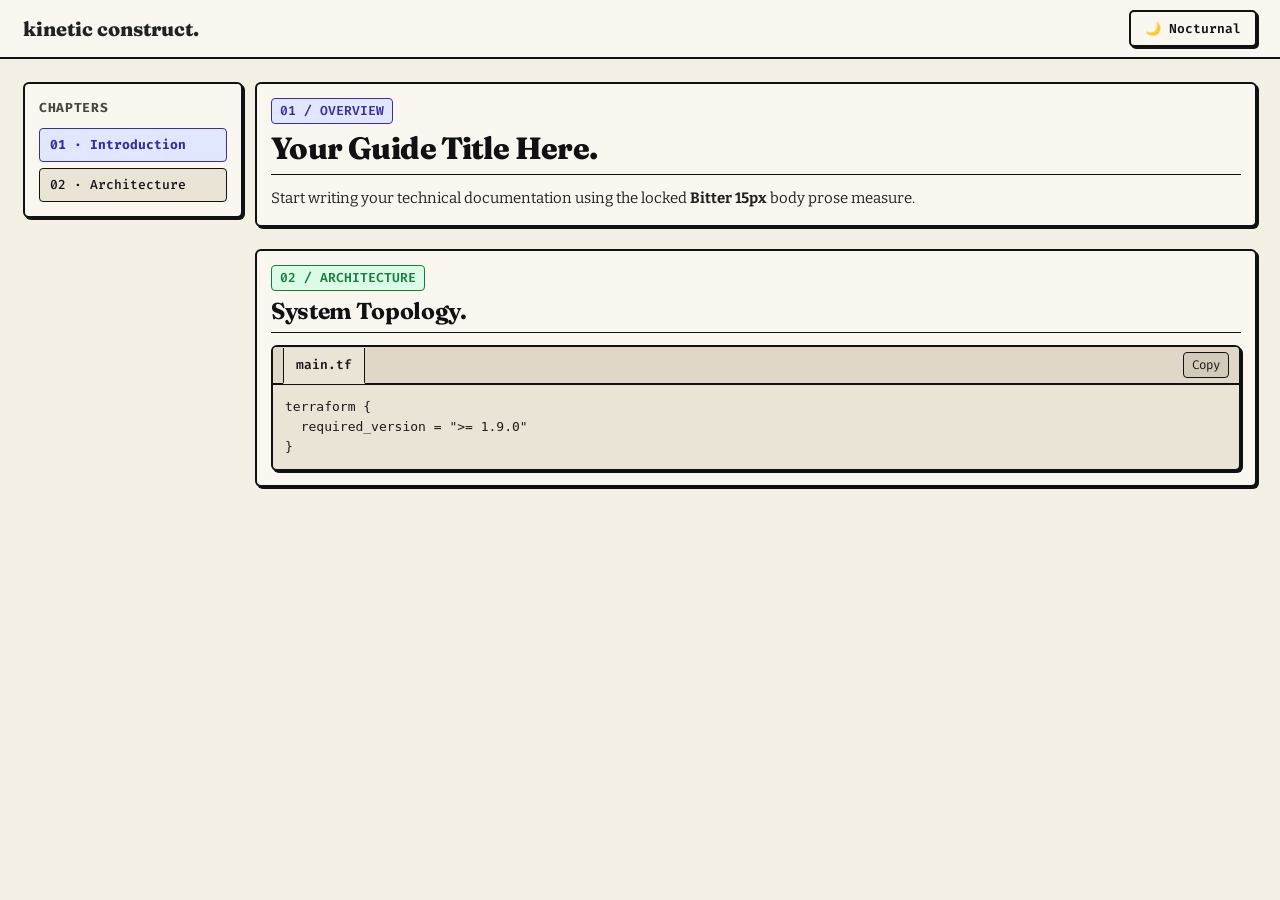
==== starter/index.html @ 73d54172 "Assemble Kinetic Construct v1.2.3 living design system" ====
<!DOCTYPE html>
<html lang="en">
<head>
  <meta charset="UTF-8" />
  <meta name="viewport" content="width=device-width, initial-scale=1.0" />
  <title>New Technical Guide — Kinetic Construct Starter</title>
  <link rel="stylesheet" href="../css/kinetic-serif.css" />
</head>
<body>

  <!-- Minimal Header -->
  <header style="position: sticky; top: 0; z-index: 100; background: var(--bg-surface); border-bottom: var(--border-thick); padding: 10px var(--outer-gutter);">
    <div style="max-width: var(--container-max); margin: 0 auto; display: flex; justify-content: space-between; align-items: center;">
      <span style="font-family: var(--font-display); font-size: 1.25rem; font-weight: 800;">kinetic construct<span>.</span></span>
      <button type="button" id="themeToggleBtn" class="btn-tactile" onclick="toggleTheme()" style="font-size: 0.8125rem; min-height: 34px;">🌙 Nocturnal</button>
    </div>
  </header>

  <div class="app-shell">
    <div class="layout-grid">

      <!-- 220px Left Rail -->
      <aside class="sidebar-rail">
        <span class="rail-tag">Chapters</span>
        <a href="#intro" class="rail-link active">01 · Introduction</a>
        <a href="#system" class="rail-link">02 · Architecture</a>
      </aside>

      <!-- Content Stage -->
      <main class="main-stage">
        <section id="intro" class="content-card">
          <div class="card-head">
            <span class="eyebrow-pill module">01 / OVERVIEW</span>
            <h1>Your Guide Title Here.</h1>
          </div>
          <p>
            Start writing your technical documentation using the locked <strong>Bitter 15px</strong> body prose measure.
          </p>
        </section>

        <section id="system" class="content-card">
          <div class="card-head">
            <span class="eyebrow-pill root">02 / ARCHITECTURE</span>
            <h2>System Topology.</h2>
          </div>
          <div class="code-wrapper">
            <div class="code-header-bar">
              <div class="file-tab"><span>main.tf</span></div>
              <button type="button" class="copy-button" onclick="copySnippet(this)">Copy</button>
            </div>
            <div class="code-body">
              <pre class="code-lines-col"><code>terraform {
  required_version = ">= 1.9.0"
}</code></pre>
            </div>
          </div>
        </section>
      </main>

    </div>
  </div>

  <script src="../js/kinetic-serif.js"></script>
</body>
</html>
---- css/kinetic-serif.css ----
/* ==========================================================================
   KINETIC CONSTRUCT (kinetic-serif v1.2.3)
   Core Design System Tokens, Typography Floors & Component Primitives
   ========================================================================== */

@import url('https://fonts.googleapis.com/css2?family=Bitter:ital,wght@0,400;0,500;0,600;1,400&family=Fira+Code:wght@400;500;600&family=Fraunces:ital,opsz,wght@0,9..144,700..800;1,9..144,700&display=swap');

:root {
  /* Glare-Free Paper Surfaces & Ink (Warm Alabaster Default) */
  --bg-canvas: #F4F0E6;
  --bg-surface: #FAF7F0;
  --bg-well: #EAE4D7;
  --ink-primary: #111111;
  --ink-prose: #222222;
  --ink-muted: #4A4740;

  /* Botanical Field 3-Role Architecture Accents */
  --accent-module: #3730A3;
  --accent-module-bg: #E0E7FF;
  --accent-root: #15803D;
  --accent-root-bg: #DCFCE7;
  --accent-state: #9A3412;
  --accent-state-bg: #FFEDD5;

  /* Tactile Chrome & Mechanical Depth */
  --border-thick: 2px solid var(--ink-primary);
  --border-hairline: 1px solid var(--ink-primary);
  --shadow-tactile: 2px 2px 0px var(--ink-primary);
  --shadow-tactile-hover: 4px 4px 0px var(--ink-primary);
  --shadow-tactile-active: 1px 1px 0px var(--ink-primary);
  --radius-subtle: 6px;

  /* Typography Specifications (Locked v1.2.3 Contract) */
  --font-display: 'Fraunces', Georgia, serif;
  --font-prose: 'Bitter', Georgia, serif;
  --font-mono: 'Fira Code', monospace;

  /* Spatial & Density Specifications (Compact & Flush) */
  --container-max: 1520px;
  --rail-width: 220px;
  --outer-gutter: clamp(12px, 1.8vw, 24px);
  --section-gap: 22px;
  --card-pad: 14px;
  --well-pad: 12px;
  --grid-gap: 12px;

  /* Alabaster Book Well Code Block Palette */
  --code-bg: #EAE4D7;
  --code-header-bg: #DFD7C7;
  --code-text: #1C1917;
  --code-num: #8C8270;
  --syn-keyword: #15803D;
  --syn-string: #9A3412;
  --syn-type: #3730A3;
  --syn-attr: #0369A1;
  --syn-comment: #736E62;
  --syn-punct: #44403C;
}

[data-theme="dark"] {
  --bg-canvas: #0E131B;
  --bg-surface: #161F2C;
  --bg-well: #1E293B;
  --ink-primary: #F1F5F9;
  --ink-prose: #E2E8F0;
  --ink-muted: #94A3B8;

  --accent-module: #818CF8;
  --accent-module-bg: rgba(99, 102, 241, 0.18);
  --accent-root: #34D399;
  --accent-root-bg: rgba(16, 185, 129, 0.18);
  --accent-state: #FB923C;
  --accent-state-bg: rgba(249, 115, 22, 0.18);

  --code-bg: #111618;
  --code-header-bg: #171E20;
  --code-text: #E5E9E7;
  --code-num: #5B6B67;
  --syn-keyword: #6EE7B7;
  --syn-string: #FDBA74;
  --syn-type: #93C5FD;
  --syn-attr: #C4B5FD;
  --syn-comment: #6B7C77;
  --syn-punct: #9CA3AF;
}

*, *::before, *::after {
  box-sizing: border-box;
  margin: 0;
  padding: 0;
}

body {
  background-color: var(--bg-canvas);
  color: var(--ink-prose);
  font-family: var(--font-prose);
  font-size: 0.9375rem; /* 15px */
  line-height: 1.55;
  -webkit-font-smoothing: antialiased;
}

h1, h2, h3, h4 {
  font-family: var(--font-display);
  color: var(--ink-primary);
  line-height: 1.18;
}

h1 { font-size: clamp(1.75rem, 2.4vw, 2.2rem); font-weight: 800; letter-spacing: -0.02em; }
h2 { font-size: clamp(1.35rem, 1.8vw, 1.65rem); font-weight: 700; letter-spacing: -0.015em; }
h3 { font-size: 1.15rem; font-weight: 700; }

p {
  max-width: 65ch;
  color: var(--ink-prose);
}

p + p {
  margin-top: 10px;
}

.app-shell {
  max-width: var(--container-max);
  margin: 0 auto;
  padding: var(--outer-gutter);
}

.layout-grid {
  display: grid;
  grid-template-columns: var(--rail-width) minmax(0, 1fr);
  gap: var(--grid-gap);
  align-items: start;
}

.sidebar-rail {
  position: sticky;
  top: 76px;
  background: var(--bg-surface);
  border: var(--border-thick);
  border-radius: var(--radius-subtle);
  padding: var(--card-pad);
  box-shadow: var(--shadow-tactile);
  display: flex;
  flex-direction: column;
  gap: 6px;
  max-height: calc(100vh - 96px);
  overflow-y: auto;
}

.rail-tag {
  font-family: var(--font-mono);
  font-size: 0.8125rem;
  font-weight: 700;
  color: var(--ink-muted);
  text-transform: uppercase;
  letter-spacing: 0.05em;
  margin-bottom: 4px;
}

.rail-link {
  display: flex;
  align-items: center;
  gap: 8px;
  padding: 6px 10px;
  font-family: var(--font-mono);
  font-size: 0.8125rem;
  font-weight: 500;
  color: var(--ink-primary);
  background: var(--bg-well);
  border: 1px solid var(--ink-primary);
  border-radius: 4px;
  text-decoration: none;
  transition: all 0.1s ease;
}

.rail-link:hover {
  transform: translate(-1px, -1px);
  box-shadow: 1px 1px 0px var(--ink-primary);
}

.rail-link.active {
  background: var(--accent-module-bg);
  color: var(--accent-module);
  border: 1.5px solid var(--accent-module);
  font-weight: 700;
}

.main-stage {
  display: flex;
  flex-direction: column;
  gap: var(--section-gap);
  min-width: 0;
}

.content-card {
  background: var(--bg-surface);
  border: var(--border-thick);
  border-radius: var(--radius-subtle);
  padding: var(--card-pad);
  box-shadow: var(--shadow-tactile);
  display: flex;
  flex-direction: column;
  gap: 12px;
}

.card-head {
  display: flex;
  flex-direction: column;
  gap: 6px;
  padding-bottom: 8px;
  border-bottom: 1.5px solid var(--ink-primary);
}

.role-badge, .eyebrow-pill {
  display: inline-flex;
  align-items: center;
  gap: 6px;
  font-family: var(--font-mono);
  font-size: 0.8125rem;
  font-weight: 600;
  padding: 2px 8px;
  border-radius: 4px;
  border: 1.5px solid var(--ink-primary);
  background: var(--bg-well);
  color: var(--ink-primary);
  width: fit-content;
}

.role-badge.module, .eyebrow-pill.module {
  background: var(--accent-module-bg);
  color: var(--accent-module);
  border-color: var(--accent-module);
}

.role-badge.root, .eyebrow-pill.root {
  background: var(--accent-root-bg);
  color: var(--accent-root);
  border-color: var(--accent-root);
}

.role-badge.state, .eyebrow-pill.state {
  background: var(--accent-state-bg);
  color: var(--accent-state);
  border-color: var(--accent-state);
}

.btn-tactile {
  appearance: none;
  background: var(--bg-surface);
  color: var(--ink-primary);
  border: var(--border-thick);
  border-radius: 5px;
  padding: 8px 14px;
  font-family: var(--font-mono);
  font-size: 0.875rem;
  font-weight: 600;
  cursor: pointer;
  box-shadow: var(--shadow-tactile);
  display: inline-flex;
  align-items: center;
  justify-content: center;
  gap: 6px;
  min-height: 40px;
  transition: transform 0.08s ease, box-shadow 0.08s ease;
  text-decoration: none;
}

.btn-tactile:hover {
  box-shadow: var(--shadow-tactile-hover);
  transform: translate(-1px, -1px);
}

.btn-tactile:active {
  transform: translate(2px, 2px);
  box-shadow: var(--shadow-tactile-active);
}

.btn-tactile.primary {
  background: var(--accent-root);
  color: #FFFFFF;
  border-color: var(--ink-primary);
}

.dock-workbench {
  display: grid;
  grid-template-columns: 1.25fr 1fr;
  gap: var(--grid-gap);
  align-items: stretch;
}

.panel-block {
  background: var(--bg-well);
  border: 1.5px solid var(--ink-primary);
  border-radius: 5px;
  padding: var(--well-pad);
  display: flex;
  flex-direction: column;
  gap: 10px;
}

.code-wrapper {
  background: var(--code-bg);
  border: var(--border-thick);
  border-radius: var(--radius-subtle);
  box-shadow: var(--shadow-tactile);
  overflow: hidden;
  display: flex;
  flex-direction: column;
}

.code-header-bar {
  background: var(--code-header-bg);
  border-bottom: 2px solid var(--ink-primary);
  padding: 0 10px;
  display: flex;
  align-items: center;
  justify-content: space-between;
  min-height: 38px;
}

.file-tab {
  background: var(--code-bg);
  color: var(--code-text);
  font-family: var(--font-mono);
  font-size: 0.8125rem;
  font-weight: 600;
  padding: 7px 12px;
  border-left: 1.5px solid var(--ink-primary);
  border-right: 1.5px solid var(--ink-primary);
  border-bottom: 2px solid var(--code-bg);
  margin-bottom: -2px;
  display: inline-flex;
  align-items: center;
  gap: 6px;
}

.copy-button {
  appearance: none;
  background: rgba(0, 0, 0, 0.06);
  color: var(--code-text);
  border: 1px solid var(--ink-primary);
  border-radius: 4px;
  padding: 4px 8px;
  font-family: var(--font-mono);
  font-size: 0.78rem;
  cursor: pointer;
  display: inline-flex;
  align-items: center;
  gap: 4px;
}

.copy-button:hover {
  background: rgba(0, 0, 0, 0.12);
}

.code-body {
  padding: 12px;
  overflow-x: auto;
  font-family: var(--font-mono);
  font-size: 0.8125rem;
  line-height: 1.55;
  color: var(--code-text);
  display: flex;
}

.line-numbers-col {
  user-select: none;
  text-align: right;
  padding-right: 12px;
  margin-right: 12px;
  border-right: 1px solid rgba(0, 0, 0, 0.15);
  color: var(--code-num);
  display: flex;
  flex-direction: column;
}

.code-lines-col {
  flex: 1;
  white-space: pre;
  margin: 0;
  padding: 0;
}

.syn-kwd { color: var(--syn-keyword); font-weight: 600; }
.syn-str { color: var(--syn-string); }
.syn-typ { color: var(--syn-type); }
.syn-att { color: var(--syn-attr); }
.syn-com { color: var(--syn-comment); font-style: italic; }
.syn-pct { color: var(--syn-punct); }

@media (max-width: 960px) {
  .layout-grid,
  .dock-workbench {
    grid-template-columns: 1fr;
  }
  .sidebar-rail {
    position: static;
    max-height: none;
  }
}
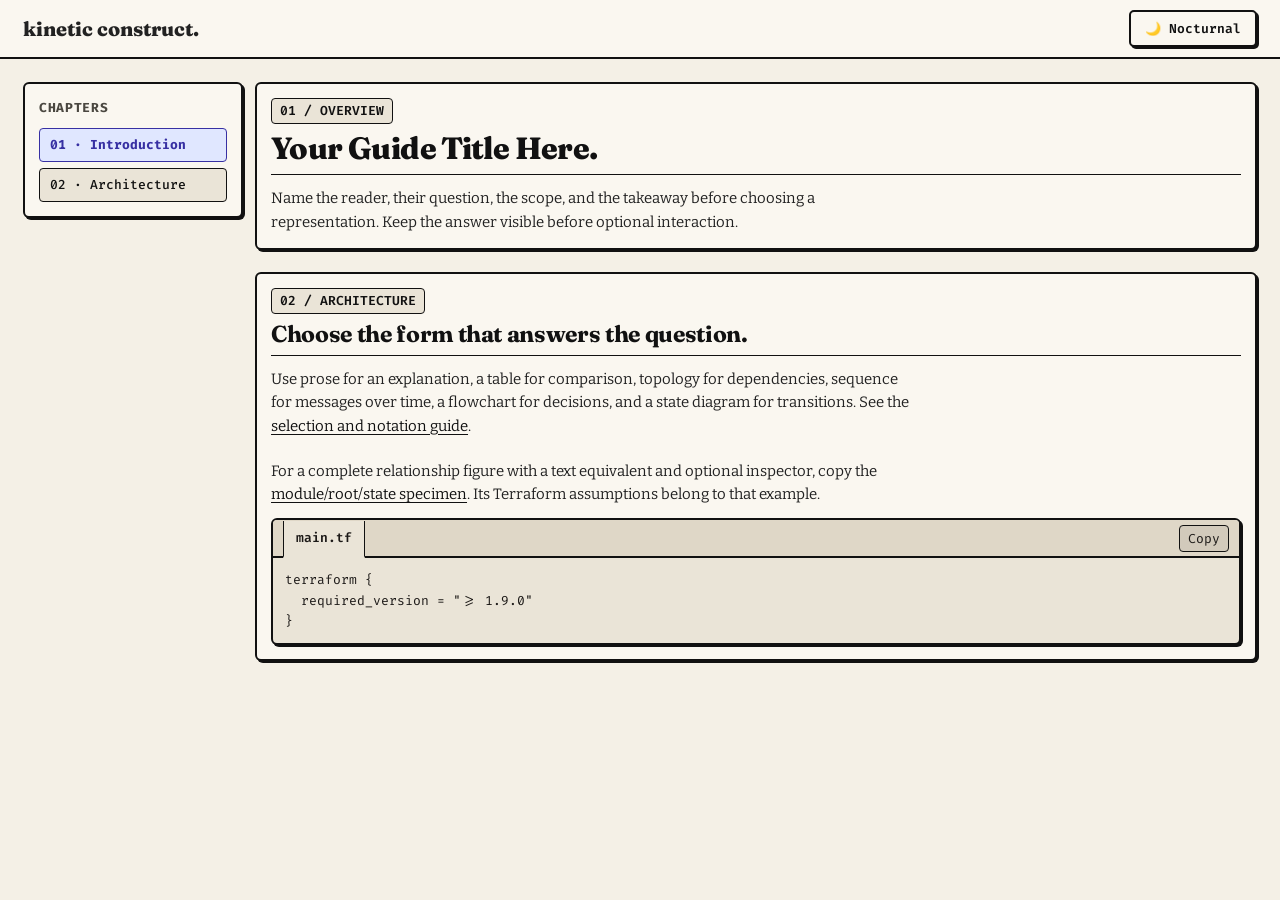
==== commit 0c489f08: "Add relationship specimen and make Kinetic Serif skill explicit-only" ====
--- a/starter/index.html
+++ b/starter/index.html
@@ -20,7 +20,7 @@
     <div class="layout-grid">
 
       <!-- 220px Left Rail -->
-      <aside class="sidebar-rail">
+      <aside class="sidebar-rail" aria-label="Guide chapters">
         <span class="rail-tag">Chapters</span>
         <a href="#intro" class="rail-link active">01 · Introduction</a>
         <a href="#system" class="rail-link">02 · Architecture</a>
@@ -30,19 +30,21 @@
       <main class="main-stage">
         <section id="intro" class="content-card">
           <div class="card-head">
-            <span class="eyebrow-pill module">01 / OVERVIEW</span>
+            <span class="eyebrow-pill">01 / OVERVIEW</span>
             <h1>Your Guide Title Here.</h1>
           </div>
           <p>
-            Start writing your technical documentation using the locked <strong>Bitter 15px</strong> body prose measure.
+            Name the reader, their question, the scope, and the takeaway before choosing a representation. Keep the answer visible before optional interaction.
           </p>
         </section>
 
         <section id="system" class="content-card">
           <div class="card-head">
-            <span class="eyebrow-pill root">02 / ARCHITECTURE</span>
-            <h2>System Topology.</h2>
+            <span class="eyebrow-pill">02 / ARCHITECTURE</span>
+            <h2>Choose the form that answers the question.</h2>
           </div>
+          <p>Use prose for an explanation, a table for comparison, topology for dependencies, sequence for messages over time, a flowchart for decisions, and a state diagram for transitions. See the <a href="../reference/diagram-guide.md">selection and notation guide</a>.</p>
+          <p>For a complete relationship figure with a text equivalent and optional inspector, copy the <a href="diagram.html">module/root/state specimen</a>. Its Terraform assumptions belong to that example.</p>
           <div class="code-wrapper">
             <div class="code-header-bar">
               <div class="file-tab"><span>main.tf</span></div>
--- a/css/kinetic-serif.css
+++ b/css/kinetic-serif.css
@@ -21,6 +21,9 @@
   --accent-root-bg: #DCFCE7;
   --accent-state: #9A3412;
   --accent-state-bg: #FFEDD5;
+
+  --action-bg: #15803D;
+  --action-ink: #FAF7F0;
 
   /* Tactile Chrome & Mechanical Depth */
   --border-thick: 2px solid var(--ink-primary);
@@ -53,7 +56,7 @@
   --syn-string: #9A3412;
   --syn-type: #3730A3;
   --syn-attr: #0369A1;
-  --syn-comment: #736E62;
+  --syn-comment: #625D52;
   --syn-punct: #44403C;
 }
 
@@ -71,6 +74,9 @@
   --accent-root-bg: rgba(16, 185, 129, 0.18);
   --accent-state: #FB923C;
   --accent-state-bg: rgba(249, 115, 22, 0.18);
+
+  --action-bg: #34D399;
+  --action-ink: #0E131B;
 
   --code-bg: #111618;
   --code-header-bg: #171E20;
@@ -80,7 +86,7 @@
   --syn-string: #FDBA74;
   --syn-type: #93C5FD;
   --syn-attr: #C4B5FD;
-  --syn-comment: #6B7C77;
+  --syn-comment: #8C9D97;
   --syn-punct: #9CA3AF;
 }
 
@@ -275,8 +281,8 @@
 }
 
 .btn-tactile.primary {
-  background: var(--accent-root);
-  color: #FFFFFF;
+  background: var(--action-bg);
+  color: var(--action-ink);
   border-color: var(--ink-primary);
 }
 
@@ -341,7 +347,7 @@
   border-radius: 4px;
   padding: 4px 8px;
   font-family: var(--font-mono);
-  font-size: 0.78rem;
+  font-size: 0.8125rem;
   cursor: pointer;
   display: inline-flex;
   align-items: center;
@@ -395,5 +401,103 @@
   .sidebar-rail {
     position: static;
     max-height: none;
+    flex-direction: row;
+    overflow-x: auto;
+    align-items: center;
   }
-}+  .sidebar-rail > * {
+    flex: 0 0 auto;
+  }
+}
+
+/* Relationship figures: meaning is static; optional inspection is tactile. */
+[hidden] { display: none !important; }
+:where(a, button, summary, select, [tabindex]):focus-visible {
+  outline: 3px solid var(--ink-primary);
+  outline-offset: 4px;
+}
+a { color: var(--ink-primary); text-underline-offset: 3px; }
+code, pre { font-family: var(--font-mono); font-size: 0.8125rem; }
+small { font-size: 0.8125rem; }
+section[id] { scroll-margin-top: 110px; }
+figure, details, .diagram-inspector, .relationship-table { min-width: 0; }
+.diagram-figure { display: grid; gap: 12px; }
+.diagram-scope, .diagram-hint { color: var(--ink-muted); font-size: 0.8125rem; }
+.diagram-scroll { overflow-x: auto; border: 1px solid var(--ink-primary); border-radius: 5px; background: var(--bg-canvas); }
+.relationship-diagram { display: block; width: 100%; min-width: 880px; height: auto; }
+.relationship-diagram text { fill: var(--ink-prose); font-family: var(--font-prose); font-size: 15px; }
+.relationship-diagram .diagram-type { font-family: var(--font-mono); font-size: 13px; font-weight: 600; }
+.relationship-diagram .diagram-name { font-family: var(--font-display); font-size: 20px; font-weight: 700; }
+.relationship-diagram .diagram-id { font-family: var(--font-mono); font-size: 13px; }
+.relationship-diagram .scope-bound { fill: var(--bg-surface); stroke: var(--ink-muted); stroke-width: 1.5; stroke-dasharray: 6 5; }
+.relationship-diagram .node-box { stroke-width: 2; rx: 6px; }
+.relationship-diagram .module .node-box { fill: var(--accent-module-bg); stroke: var(--accent-module); }
+.relationship-diagram .root .node-box { fill: var(--accent-root-bg); stroke: var(--accent-root); }
+.relationship-diagram .state .node-box { fill: var(--accent-state-bg); stroke: var(--accent-state); }
+.relationship-diagram .edge { fill: none; stroke: var(--ink-primary); stroke-width: 2; }
+.relationship-diagram .edge-tip { fill: var(--ink-primary); }
+.relationship-diagram .edge-label-bg { fill: var(--bg-canvas); }
+.relationship-diagram .scope-edge-label { fill: var(--bg-surface); }
+.diagram-legend { display: flex; flex-wrap: wrap; align-items: center; gap: 8px 16px; list-style: none; }
+.diagram-legend li { font-size: 0.8125rem; }
+.diagram-caption { max-width: 75ch; }
+.relationship-table { width: 100%; border-collapse: collapse; }
+.relationship-table caption { text-align: left; font-weight: 600; margin-bottom: 8px; }
+.relationship-table th, .relationship-table td { padding: 8px; text-align: left; vertical-align: top; border-bottom: 1px solid var(--ink-muted); overflow-wrap: anywhere; }
+.relationship-table th { font-size: 0.8125rem; font-family: var(--font-mono); }
+.relationship-table td { font-size: 0.9375rem; }
+.diagram-inspector { border-top: 1px solid var(--ink-primary); padding-top: 12px; }
+summary { cursor: pointer; font-weight: 600; color: var(--ink-primary); }
+.diagram-inspector[open] > .inspector-layout { margin-top: 12px; }
+.inspector-layout { display: grid; grid-template-columns: minmax(180px, 0.7fr) minmax(0, 1.3fr); gap: 12px; }
+.inspector-controls { display: flex; flex-direction: column; align-items: stretch; gap: 10px; }
+.node-btn { text-align: left; justify-content: flex-start; }
+.node-btn::before { content: '○'; }
+.node-btn.selected { outline: 2px solid var(--ink-primary); outline-offset: 2px; background: var(--bg-well); }
+.node-btn.selected::before { content: '✓'; }
+.node-detail { display: grid; align-content: start; gap: 10px; }
+.node-detail + .node-detail { margin-top: 16px; }
+.node-detail[hidden] + .node-detail { margin-top: 0; }
+.inspector-readout { min-width: 0; }
+.inspector-status { margin-bottom: 10px; font-family: var(--font-mono); font-size: 0.8125rem; }
+.specimen-notes { border-left: 3px solid var(--ink-muted); padding-left: 12px; }
+.specimen-notes p { font-size: 0.875rem; }
+.pilot-header { display: flex; flex-wrap: wrap; gap: 12px; align-items: center; justify-content: space-between; }
+.pilot-main { max-width: 1100px; margin: 0 auto; padding: var(--outer-gutter); }
+@media (max-width: 960px) {
+  .inspector-layout { grid-template-columns: minmax(0, 1fr); }
+  .inspector-controls { flex-direction: row; flex-wrap: wrap; }
+}
+@media (max-width: 600px) {
+  body > header { position: static !important; }
+  body > header > div, body > header > div > div { flex-wrap: wrap; gap: 8px !important; }
+  .relationship-table th, .relationship-table td { padding: 6px 4px; }
+}
+@media (prefers-reduced-motion: reduce) {
+  *, *::before, *::after { transition: none !important; scroll-behavior: auto !important; }
+}
+@media print {
+  body > header, .sidebar-rail, .inspector-controls, .inspector-status, .copy-button, .diagram-hint { display: none !important; }
+  .layout-grid { display: block; }
+  .content-card { box-shadow: none; break-inside: avoid; }
+  .diagram-scroll { overflow: visible; }
+  .relationship-diagram { min-width: 0; }
+  .diagram-inspector { display: none; }
+}
+
+/* Focus must remain distinct even when the focused button is selected. */
+.node-btn:focus-visible { outline: 3px solid var(--ink-primary); outline-offset: 4px; }
+p, .file-tab { overflow-wrap: anywhere; }
+.code-header-bar { flex-wrap: wrap; gap: 6px; }
+.file-tab { min-width: 0; }
+
+.inspector-controls[hidden] + .inspector-readout { grid-column: 1 / -1; }
+@media print {
+  :root, [data-theme="dark"] {
+    --bg-canvas: #F4F0E6; --bg-surface: #FAF7F0; --bg-well: #EAE4D7;
+    --ink-primary: #111111; --ink-prose: #222222; --ink-muted: #4A4740;
+    --accent-module: #3730A3; --accent-module-bg: #E0E7FF;
+    --accent-root: #15803D; --accent-root-bg: #DCFCE7;
+    --accent-state: #9A3412; --accent-state-bg: #FFEDD5;
+  }
+}
